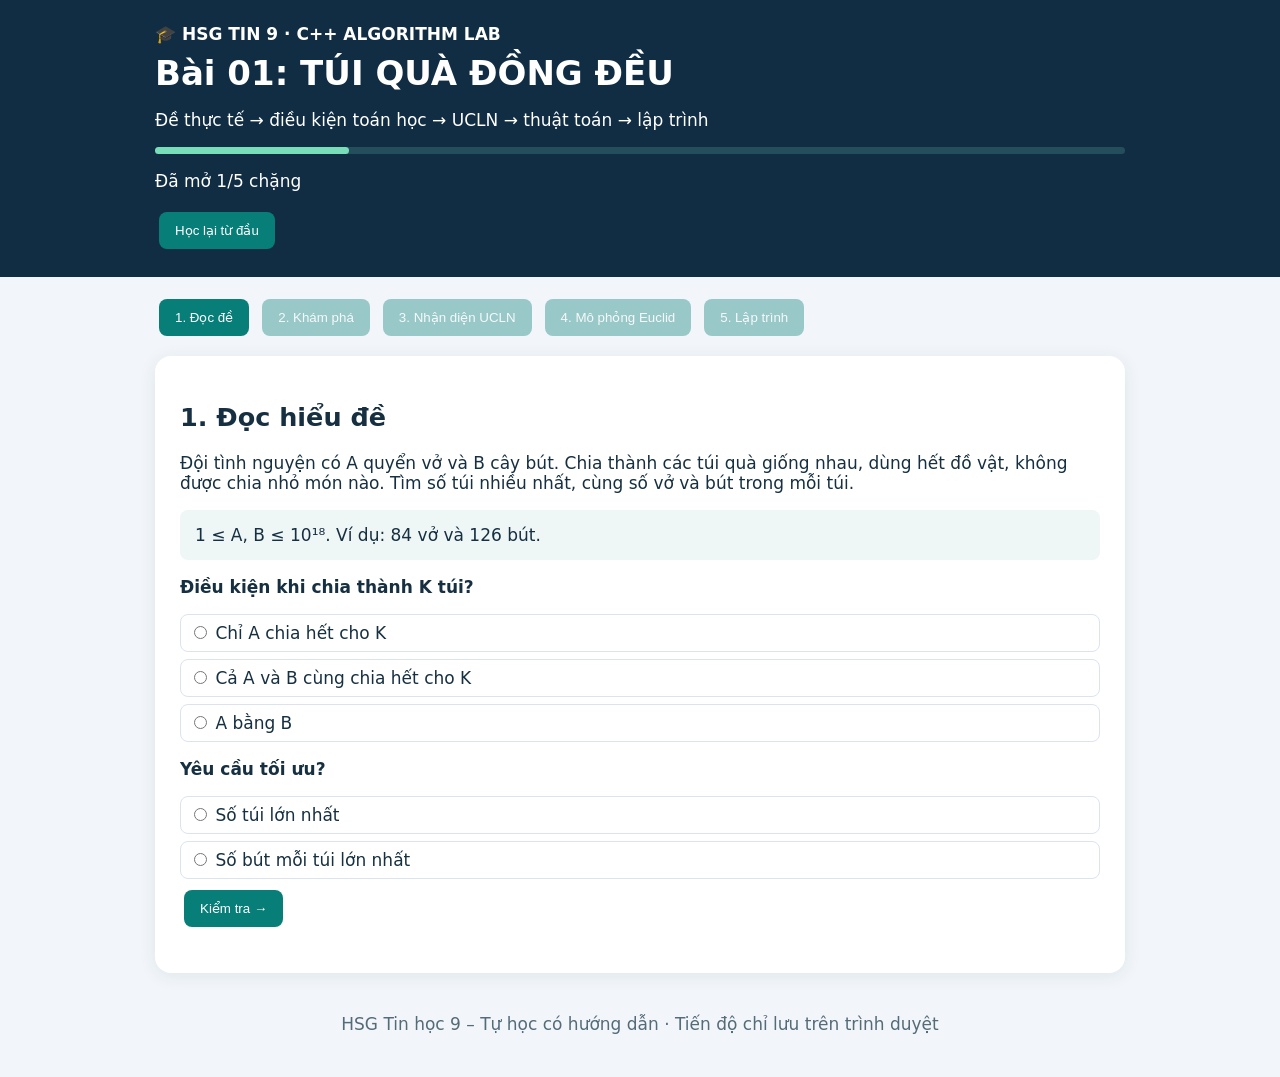
==== index.html @ 413a72b4 "Publish interactive 5-stage lesson 01 - Tui qua dong deu" ====
<!doctype html><html lang="vi"><meta charset="utf-8"><meta name="viewport" content="width=device-width,initial-scale=1"><title>HSG Tin 9 | Túi quà đồng đều</title><style>body{margin:0;font:17px system-ui;background:#f2f6fa;color:#163042}header{background:#102d43;color:white;padding:24px}main{max-width:970px;margin:auto;padding:18px}h1{margin:9px 0}section{background:white;padding:25px;border-radius:16px;margin:16px 0;box-shadow:0 3px 18px #16304215}section[hidden]{display:none}button{padding:11px 16px;border:0;border-radius:8px;background:#087e79;color:white;cursor:pointer;margin:4px}button:disabled{opacity:.38;cursor:default}nav{display:flex;flex-wrap:wrap;gap:5px}.choice{display:block;padding:8px;border:1px solid #dbe4ee;border-radius:8px;margin:7px 0;cursor:pointer}.info{padding:15px;background:#eef6f6;border-radius:8px;margin:15px 0}pre{overflow:auto;background:#11283d;color:#f5fafb;padding:20px;border-radius:10px;line-height:1.6}.active{background:#087a78;color:white;padding:2px 6px}input[type=range]{width:100%}textarea,input[type=text]{box-sizing:border-box;width:100%;padding:12px;border:1px solid #abb9c6;border-radius:8px}.stats{display:flex;gap:15px}.stats div{flex:1;background:#e7eff6;padding:12px;border-radius:9px}.stats strong{display:block;font-size:24px}.success{color:#087b4b;font-weight:bold}.error{color:#b22a2a;font-weight:bold}#track{height:7px;background:#244e5b;border-radius:10px}#bar{height:7px;background:#79ddba;width:20%;border-radius:10px}footer{text-align:center;color:#546b78;padding:25px}</style><header><div style="max-width:970px;margin:auto"><b>🎓 HSG TIN 9 · C++ ALGORITHM LAB</b><h1>Bài 01: TÚI QUÀ ĐỒNG ĐỀU</h1><p>Đề thực tế → điều kiện toán học → UCLN → thuật toán → lập trình</p><div id="track"><div id="bar"></div></div><p id="progress"></p><button id="reset">Học lại từ đầu</button></div></header><main><nav id="tabs"></nav>
<section id="s0"><h2>1. Đọc hiểu đề</h2><p>Đội tình nguyện có A quyển vở và B cây bút. Chia thành các túi quà giống nhau, dùng hết đồ vật, không được chia nhỏ món nào. Tìm số túi nhiều nhất, cùng số vở và bút trong mỗi túi.</p><div class="info">1 ≤ A, B ≤ 10¹⁸. Ví dụ: 84 vở và 126 bút.</div><p><b>Điều kiện khi chia thành K túi?</b></p><label class="choice"><input type="radio" name="q1" value="0"> Chỉ A chia hết cho K</label><label class="choice"><input type="radio" name="q1" value="1"> Cả A và B cùng chia hết cho K</label><label class="choice"><input type="radio" name="q1" value="2"> A bằng B</label><p><b>Yêu cầu tối ưu?</b></p><label class="choice"><input type="radio" name="q2" value="1"> Số túi lớn nhất</label><label class="choice"><input type="radio" name="q2" value="2"> Số bút mỗi túi lớn nhất</label><button onclick="grade(0,correct('q1','1')&&correct('q2','1'))">Kiểm tra →</button><p id="f0"></p></section>
<section id="s1" hidden><h2>2. Khám phá quy luật bằng thử chia</h2><p>Cho 12 quyển vở và 18 cây bút. Kéo thanh để chọn số túi K. Tìm ít nhất ba giá trị hợp lệ, trong đó có giá trị lớn nhất.</p><label>K = <strong id="kval">1</strong><input type="range" id="k" min="1" max="18" value="1"></label><div class="stats"><div>12 % K<strong id="r1"></strong></div><div>18 % K<strong id="r2"></strong></div></div><p id="kmsg" class="info"></p><p>Các K đã khám phá: <b id="found"></b></p><p><b>Công thức C++ đúng?</b></p><label class="choice"><input type="radio" name="q3" value="1"> A % K == 0 && B % K == 0</label><label class="choice"><input type="radio" name="q3" value="2"> A % K == 0 || B % K == 0</label><button onclick="grade(1,correct('q3','1')&&valid.size>=3&&valid.has(6))">Kiểm tra →</button><p id="f1"></p></section>
<section id="s2" hidden><h2>3. Nhận diện UCLN</h2><p>Nếu K chia hết cả A và B, K là ước chung. Đề bài yêu cầu số túi nhiều nhất.</p><p><b>Phép toán cần dùng?</b></p><label class="choice"><input type="radio" name="q4" value="1"> UCLN(A, B)</label><label class="choice"><input type="radio" name="q4" value="2"> BCNN(A, B)</label><label class="choice"><input type="radio" name="q4" value="3"> A + B</label><p>Hãy tự giải thích tại sao:</p><textarea id="why" rows="3" placeholder="Số túi phải là..."></textarea><p><small>Website kiểm tra độ dài phần giải thích, không đánh giá ngữ nghĩa.</small></p><button onclick="grade(2,correct('q4','1')&&document.getElementById('why').value.trim().split(/\s+/).length>=10)">Kiểm tra →</button><p id="f2"></p></section>
<section id="s3" hidden><h2>4. Mô phỏng Euclid từng bước</h2><p>UCLN(A,B) = UCLN(B,A%B). Thực hiện với A=84 và B=126.</p><pre id="pseudo"></pre><div class="stats"><div>A<strong id="a"></strong></div><div>B<strong id="b"></strong></div><div>r<strong id="r"></strong></div></div><p class="info" id="desc"></p><button id="back">← Bước trước</button><button id="next">Bước tiếp →</button><button id="autoplay">Chạy tự động</button><button id="again">Đặt lại</button><h3>Lịch sử</h3><ol id="history"></ol><p><b>Khi B = 0, biến nào chứa UCLN?</b></p><label class="choice"><input type="radio" name="q5" value="1"> A</label><label class="choice"><input type="radio" name="q5" value="2"> B</label><button onclick="grade(3,step===4&&correct('q5','1'))">Kiểm tra →</button><p id="f3"></p></section>
<section id="s4" hidden><h2>5. Lập trình C++ và kiểm thử</h2><p>Euclid thay đổi A và B; hãy giữ A1, B1 ban đầu để tính số vở, bút mỗi túi.</p><p><b>Số túi K bằng gì?</b></p><label class="choice"><input type="radio" name="q6" value="1"> A sau khi Euclid kết thúc</label><label class="choice"><input type="radio" name="q6" value="2"> B sau khi Euclid kết thúc</label><p><b>Kiểu dữ liệu cho giới hạn 10¹⁸?</b></p><label class="choice"><input type="radio" name="q7" value="1"> long long</label><label class="choice"><input type="radio" name="q7" value="2"> int</label><button onclick="grade(4,correct('q6','1')&&correct('q7','1'))">Kiểm tra và mở bài giải</button><p id="f4"></p><div id="solution" hidden><h3>Mã nguồn C++</h3><pre id="code"></pre><h3>Kiểm tra dữ liệu</h3><p>Nhập hai số nguyên dương đến 10¹⁸.</p><input id="A" type="text" value="84" aria-label="Số vở"><input id="B" type="text" value="126" aria-label="Số bút"><button id="test">Tính kết quả</button><pre id="out"></pre><p class="info">Hãy tự gõ lại chương trình, thử dữ liệu (7,13), (100,100), (1,1) và số lớn. Trang này không trực tiếp biên dịch C++.</p></div></section><footer>HSG Tin học 9 – Tự học có hướng dẫn · Tiến độ chỉ lưu trên trình duyệt</footer></main>
<script>
let max=0,now=0,step=0,clock=null,valid=new Set();const $=id=>document.getElementById(id);try{max=Math.min(4,Math.max(0,parseInt(localStorage.getItem('hsg1')||'0')||0))}catch(e){}const names=['Đọc đề','Khám phá','Nhận diện UCLN','Mô phỏng Euclid','Lập trình'];function show(n){now=n;for(let i=0;i<5;i++)$('s'+i).hidden=i!==n;$('tabs').innerHTML='';names.forEach((v,i)=>{let b=document.createElement('button');b.textContent=(i+1)+'. '+v;b.disabled=i>max;b.onclick=()=>show(i);$('tabs').append(b)});$('bar').style.width=((max+1)*20)+'%';$('progress').textContent='Đã mở '+(max+1)+'/5 chặng';if(n!==3)stop()}function correct(q,a){return document.querySelector('input[name='+q+']:checked')?.value===a}function grade(i,ok){$('f'+i).className=ok?'success':'error';$('f'+i).textContent=ok?'Đúng! Em có thể tiếp tục.':'Chưa đạt. Hãy thử lại và kiểm tra điều kiện của bài toán.';if(ok){if(i===4){$('solution').hidden=false;return}max=Math.max(max,i+1);try{localStorage.setItem('hsg1',max)}catch(e){}show(i+1)}}function checkK(){const k=+$('k').value,a=12%k,b=18%k;$('kval').textContent=k;$('r1').textContent=a;$('r2').textContent=b;if(a===0&&b===0){valid.add(k);$('kmsg').textContent='Chia được '+k+' túi, mỗi túi '+12/k+' vở và '+18/k+' bút.'}else $('kmsg').textContent='Không chia được vì còn số dư.';$('found').textContent=[...valid].sort((a,b)=>a-b).join(', ')}$('k').oninput=checkK;checkK();const steps=[{a:84,b:126,r:'–',d:'Kiểm tra: B khác 0, tiếp tục.',l:0},{a:126,b:84,r:84,d:'84 % 126 = 84; A = 126, B = 84.',l:3},{a:84,b:42,r:42,d:'126 % 84 = 42; A = 84, B = 42.',l:3},{a:42,b:0,r:0,d:'84 % 42 = 0; A = 42, B = 0.',l:3},{a:42,b:0,r:0,d:'B = 0, kết thúc. UCLN = 42.',l:5}], lines=['while (B != 0) {','  r = A % B;','  A = B;','  B = r;','}','UCLN = A;'];function draw(){const s=steps[step];$('a').textContent=s.a;$('b').textContent=s.b;$('r').textContent=s.r;$('desc').textContent=s.d;$('pseudo').innerHTML='';lines.forEach((line,i)=>{let sp=document.createElement('span');sp.textContent=line;sp.style.display='block';if(i===s.l)sp.className='active';$('pseudo').append(sp)});$('history').innerHTML='';steps.slice(1,step+1).forEach(x=>{let li=document.createElement('li');li.textContent=x.d;$('history').append(li)});$('back').disabled=step===0;$('next').disabled=step===4}function stop(){if(clock){clearInterval(clock);clock=null}$('autoplay').textContent='Chạy tự động'}$('back').onclick=()=>{stop();step=Math.max(0,step-1);draw()};$('next').onclick=()=>{stop();step=Math.min(4,step+1);draw()};$('again').onclick=()=>{stop();step=0;draw()};$('autoplay').onclick=()=>{if(clock){stop();return}if(step===4)step=0;draw();$('autoplay').textContent='Tạm dừng';clock=setInterval(()=>{step=Math.min(4,step+1);draw();if(step===4)stop()},1300)};draw();$('code').textContent='#include <bits/stdc++.h>\nusing namespace std;\nint main(){\n  ios::sync_with_stdio(false); cin.tie(nullptr);\n  freopen("LUYEN01.INP","r",stdin);\n  freopen("LUYEN01.OUT","w",stdout);\n  long long A,B; cin>>A>>B;\n  long long A1=A,B1=B;\n  while(B!=0){long long r=A%B;A=B;B=r;}\n  long long K=A;\n  cout<<K<<"\\n"<<A1/K<<" "<<B1/K;\n  return 0;\n}';$('test').onclick=()=>{let x=$('A').value.trim(),y=$('B').value.trim();if(!/^\d+$/.test(x)||!/^\d+$/.test(y)){$('out').textContent='Chỉ nhập số nguyên dương.';return}let a=BigInt(x),b=BigInt(y),M=1000000000000000000n;if(a<1n||b<1n||a>M||b>M){$('out').textContent='Giá trị phải thuộc [1, 10¹⁸].';return}let c=a,d=b;while(d){let t=c%d;c=d;d=t}$('out').textContent='LUYEN01.OUT:\n'+c+'\n'+a/c+' '+b/c};$('reset').onclick=()=>{if(confirm('Xóa tiến độ và học lại?')){try{localStorage.removeItem('hsg1')}catch(e){}location.reload()}};show(0);
</script></html>
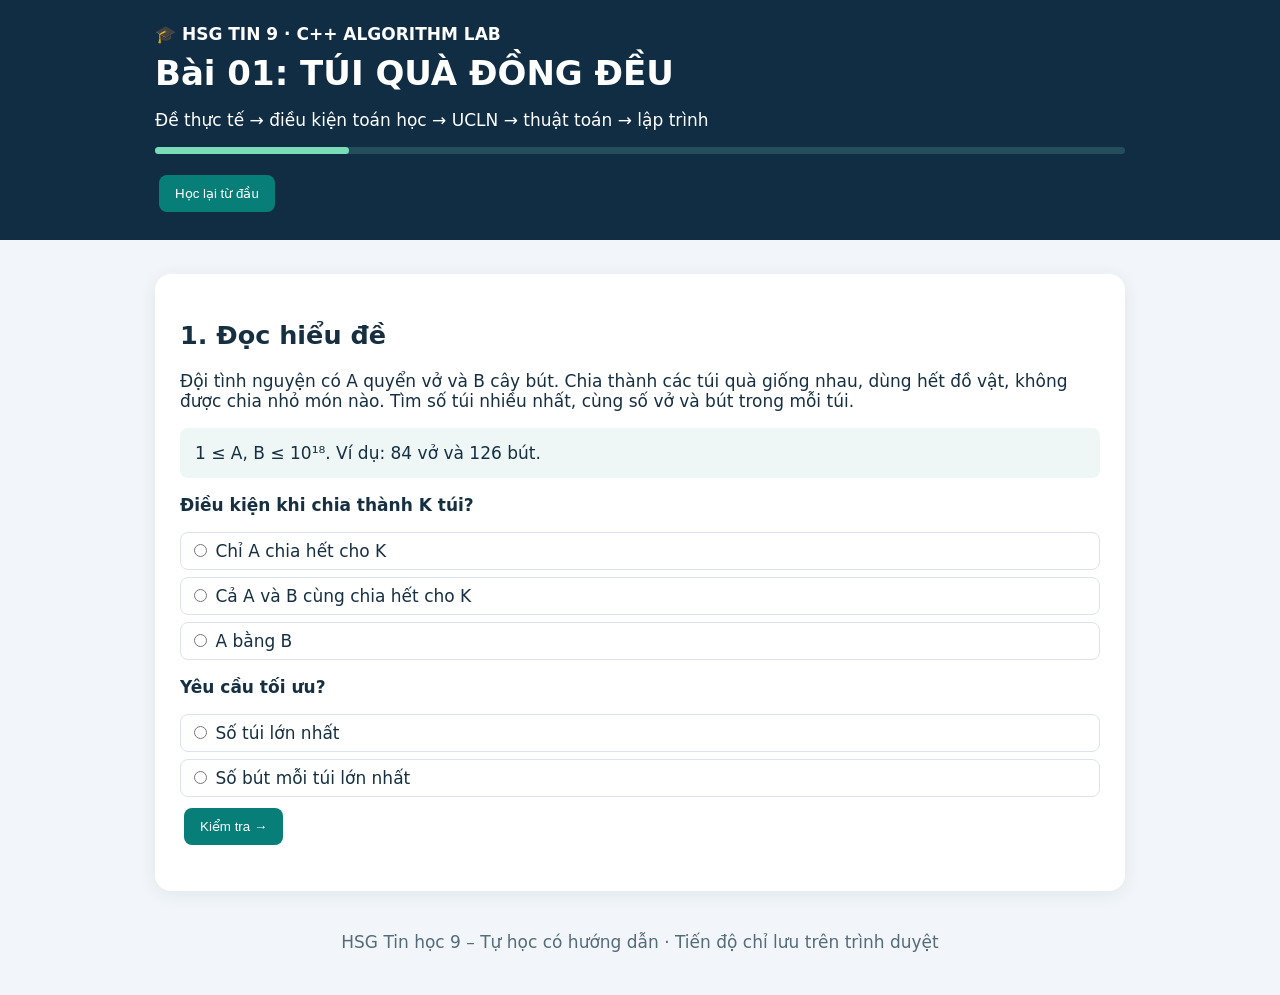
==== commit 6d3c07d4: "Upgrade lesson 01 v2: syntax highlighting, 3-column Euclid lab, fullscreen code and line explanation" ====
--- a/index.html
+++ b/index.html
@@ -1,9 +1,86 @@
-<!doctype html><html lang="vi"><meta charset="utf-8"><meta name="viewport" content="width=device-width,initial-scale=1"><title>HSG Tin 9 | Túi quà đồng đều</title><style>body{margin:0;font:17px system-ui;background:#f2f6fa;color:#163042}header{background:#102d43;color:white;padding:24px}main{max-width:970px;margin:auto;padding:18px}h1{margin:9px 0}section{background:white;padding:25px;border-radius:16px;margin:16px 0;box-shadow:0 3px 18px #16304215}section[hidden]{display:none}button{padding:11px 16px;border:0;border-radius:8px;background:#087e79;color:white;cursor:pointer;margin:4px}button:disabled{opacity:.38;cursor:default}nav{display:flex;flex-wrap:wrap;gap:5px}.choice{display:block;padding:8px;border:1px solid #dbe4ee;border-radius:8px;margin:7px 0;cursor:pointer}.info{padding:15px;background:#eef6f6;border-radius:8px;margin:15px 0}pre{overflow:auto;background:#11283d;color:#f5fafb;padding:20px;border-radius:10px;line-height:1.6}.active{background:#087a78;color:white;padding:2px 6px}input[type=range]{width:100%}textarea,input[type=text]{box-sizing:border-box;width:100%;padding:12px;border:1px solid #abb9c6;border-radius:8px}.stats{display:flex;gap:15px}.stats div{flex:1;background:#e7eff6;padding:12px;border-radius:9px}.stats strong{display:block;font-size:24px}.success{color:#087b4b;font-weight:bold}.error{color:#b22a2a;font-weight:bold}#track{height:7px;background:#244e5b;border-radius:10px}#bar{height:7px;background:#79ddba;width:20%;border-radius:10px}footer{text-align:center;color:#546b78;padding:25px}</style><header><div style="max-width:970px;margin:auto"><b>🎓 HSG TIN 9 · C++ ALGORITHM LAB</b><h1>Bài 01: TÚI QUÀ ĐỒNG ĐỀU</h1><p>Đề thực tế → điều kiện toán học → UCLN → thuật toán → lập trình</p><div id="track"><div id="bar"></div></div><p id="progress"></p><button id="reset">Học lại từ đầu</button></div></header><main><nav id="tabs"></nav>
+<!doctype html><html lang="vi"><meta charset="utf-8"><meta name="viewport" content="width=device-width,initial-scale=1"><title>HSG Tin 9 | Túi quà đồng đều</title><style>body{margin:0;font:17px system-ui;background:#f2f6fa;color:#163042}header{background:#102d43;color:white;padding:24px}main{max-width:970px;margin:auto;padding:18px}h1{margin:9px 0}section{background:white;padding:25px;border-radius:16px;margin:16px 0;box-shadow:0 3px 18px #16304215}section[hidden]{display:none}button{padding:11px 16px;border:0;border-radius:8px;background:#087e79;color:white;cursor:pointer;margin:4px}button:disabled{opacity:.38;cursor:default}nav{display:flex;flex-wrap:wrap;gap:5px}.choice{display:block;padding:8px;border:1px solid #dbe4ee;border-radius:8px;margin:7px 0;cursor:pointer}.info{padding:15px;background:#eef6f6;border-radius:8px;margin:15px 0}pre{overflow:auto;background:#11283d;color:#f5fafb;padding:20px;border-radius:10px;line-height:1.6}.active{background:#087a78;color:white;padding:2px 6px}input[type=range]{width:100%}textarea,input[type=text]{box-sizing:border-box;width:100%;padding:12px;border:1px solid #abb9c6;border-radius:8px}.stats{display:flex;gap:15px}.stats div{flex:1;background:#e7eff6;padding:12px;border-radius:9px}.stats strong{display:block;font-size:24px}.success{color:#087b4b;font-weight:bold}.error{color:#b22a2a;font-weight:bold}#track{height:7px;background:#244e5b;border-radius:10px}#bar{height:7px;background:#79ddba;width:20%;border-radius:10px}footer{text-align:center;color:#546b78;padding:25px}
+/* v2: CodeBlocks-inspired editor and classroom simulation */
+.devgrid{display:grid;grid-template-columns:1.2fr 1fr 1fr;gap:12px;margin:20px 0}
+.devgrid>div{min-width:0}.devpanel{background:#f2f6fa;border:1px solid #dbe5ef;border-radius:12px;padding:12px}
+.devpanel h3{margin:0 0 12px;font-size:16px}
+.codewindow{background:#1d2028;color:#dae3ed;border-radius:12px;overflow:hidden;border:1px solid #343c49;margin:12px 0;box-shadow:0 12px 30px #12253618}
+.codehead{background:#2b303a;color:#d5dbe5;display:flex;justify-content:space-between;align-items:center;padding:8px 12px;gap:7px;font-size:13px}
+.codehead button{padding:5px 9px;background:#425365;font-size:12px}
+.codebody{margin:0;padding:10px 0;overflow:auto;background:#1d2028;color:#d3dce6;font:14px/1.75 Consolas,"Courier New",monospace;tab-size:4}
+.codeline{display:flex;min-height:24px;white-space:pre;width:max-content;min-width:100%}
+.lineno{flex:0 0 40px;background:#181b22;color:#758397;text-align:right;padding-right:10px;user-select:none;border-right:1px solid #343c49}
+.codetxt{padding:0 14px;white-space:pre}
+.codeline.current{background:#124d58;box-shadow:inset 3px 0 #57d4c1}
+.kw{color:#cf8af5}.typ{color:#eccc76}.str{color:#98d78a}.num{color:#e7ad70}.fn{color:#72baff}.preproc{color:#f09b9b}.comment{color:#9ca3af;font-style:italic}
+.flowchart{display:flex;flex-direction:column;align-items:center;gap:0;font-size:13px}
+.flownode{border:2px solid #a8bdcc;background:white;border-radius:10px;padding:9px 12px;text-align:center;width:92%;transition:.2s}
+.flownode.condition{border-radius:32px}.flownode.active{border-color:#0a998d;background:#dcfaf2;color:#08675d;font-weight:bold;box-shadow:0 0 0 3px #27b79d24}
+.flowarrow{height:23px;color:#64748b;line-height:23px}.flowlegend{font-size:12px;color:#5f7180;margin-top:10px}
+#expBox{min-height:70px;font-size:14px;line-height:1.5}
+.codewindow.fullscreen{position:fixed;inset:12px;z-index:9999;margin:0;display:flex;flex-direction:column;border:2px solid #5ed7c3}
+.codewindow.fullscreen .codebody{flex:1;font-size:clamp(16px,2vw,23px);overflow:auto}
+.codewindow.fullscreen .codeline{min-height:1.8em}
+body.modal-open{overflow:hidden}
+@media(max-width:850px){.devgrid{grid-template-columns:1fr}.devpanel{min-width:0}}
+</style><header><div style="max-width:970px;margin:auto"><b>🎓 HSG TIN 9 · C++ ALGORITHM LAB</b><h1>Bài 01: TÚI QUÀ ĐỒNG ĐỀU</h1><p>Đề thực tế → điều kiện toán học → UCLN → thuật toán → lập trình</p><div id="track"><div id="bar"></div></div><p id="progress"></p><button id="reset">Học lại từ đầu</button></div></header><main><nav id="tabs"></nav>
 <section id="s0"><h2>1. Đọc hiểu đề</h2><p>Đội tình nguyện có A quyển vở và B cây bút. Chia thành các túi quà giống nhau, dùng hết đồ vật, không được chia nhỏ món nào. Tìm số túi nhiều nhất, cùng số vở và bút trong mỗi túi.</p><div class="info">1 ≤ A, B ≤ 10¹⁸. Ví dụ: 84 vở và 126 bút.</div><p><b>Điều kiện khi chia thành K túi?</b></p><label class="choice"><input type="radio" name="q1" value="0"> Chỉ A chia hết cho K</label><label class="choice"><input type="radio" name="q1" value="1"> Cả A và B cùng chia hết cho K</label><label class="choice"><input type="radio" name="q1" value="2"> A bằng B</label><p><b>Yêu cầu tối ưu?</b></p><label class="choice"><input type="radio" name="q2" value="1"> Số túi lớn nhất</label><label class="choice"><input type="radio" name="q2" value="2"> Số bút mỗi túi lớn nhất</label><button onclick="grade(0,correct('q1','1')&&correct('q2','1'))">Kiểm tra →</button><p id="f0"></p></section>
 <section id="s1" hidden><h2>2. Khám phá quy luật bằng thử chia</h2><p>Cho 12 quyển vở và 18 cây bút. Kéo thanh để chọn số túi K. Tìm ít nhất ba giá trị hợp lệ, trong đó có giá trị lớn nhất.</p><label>K = <strong id="kval">1</strong><input type="range" id="k" min="1" max="18" value="1"></label><div class="stats"><div>12 % K<strong id="r1"></strong></div><div>18 % K<strong id="r2"></strong></div></div><p id="kmsg" class="info"></p><p>Các K đã khám phá: <b id="found"></b></p><p><b>Công thức C++ đúng?</b></p><label class="choice"><input type="radio" name="q3" value="1"> A % K == 0 && B % K == 0</label><label class="choice"><input type="radio" name="q3" value="2"> A % K == 0 || B % K == 0</label><button onclick="grade(1,correct('q3','1')&&valid.size>=3&&valid.has(6))">Kiểm tra →</button><p id="f1"></p></section>
 <section id="s2" hidden><h2>3. Nhận diện UCLN</h2><p>Nếu K chia hết cả A và B, K là ước chung. Đề bài yêu cầu số túi nhiều nhất.</p><p><b>Phép toán cần dùng?</b></p><label class="choice"><input type="radio" name="q4" value="1"> UCLN(A, B)</label><label class="choice"><input type="radio" name="q4" value="2"> BCNN(A, B)</label><label class="choice"><input type="radio" name="q4" value="3"> A + B</label><p>Hãy tự giải thích tại sao:</p><textarea id="why" rows="3" placeholder="Số túi phải là..."></textarea><p><small>Website kiểm tra độ dài phần giải thích, không đánh giá ngữ nghĩa.</small></p><button onclick="grade(2,correct('q4','1')&&document.getElementById('why').value.trim().split(/\s+/).length>=10)">Kiểm tra →</button><p id="f2"></p></section>
-<section id="s3" hidden><h2>4. Mô phỏng Euclid từng bước</h2><p>UCLN(A,B) = UCLN(B,A%B). Thực hiện với A=84 và B=126.</p><pre id="pseudo"></pre><div class="stats"><div>A<strong id="a"></strong></div><div>B<strong id="b"></strong></div><div>r<strong id="r"></strong></div></div><p class="info" id="desc"></p><button id="back">← Bước trước</button><button id="next">Bước tiếp →</button><button id="autoplay">Chạy tự động</button><button id="again">Đặt lại</button><h3>Lịch sử</h3><ol id="history"></ol><p><b>Khi B = 0, biến nào chứa UCLN?</b></p><label class="choice"><input type="radio" name="q5" value="1"> A</label><label class="choice"><input type="radio" name="q5" value="2"> B</label><button onclick="grade(3,step===4&&correct('q5','1'))">Kiểm tra →</button><p id="f3"></p></section>
-<section id="s4" hidden><h2>5. Lập trình C++ và kiểm thử</h2><p>Euclid thay đổi A và B; hãy giữ A1, B1 ban đầu để tính số vở, bút mỗi túi.</p><p><b>Số túi K bằng gì?</b></p><label class="choice"><input type="radio" name="q6" value="1"> A sau khi Euclid kết thúc</label><label class="choice"><input type="radio" name="q6" value="2"> B sau khi Euclid kết thúc</label><p><b>Kiểu dữ liệu cho giới hạn 10¹⁸?</b></p><label class="choice"><input type="radio" name="q7" value="1"> long long</label><label class="choice"><input type="radio" name="q7" value="2"> int</label><button onclick="grade(4,correct('q6','1')&&correct('q7','1'))">Kiểm tra và mở bài giải</button><p id="f4"></p><div id="solution" hidden><h3>Mã nguồn C++</h3><pre id="code"></pre><h3>Kiểm tra dữ liệu</h3><p>Nhập hai số nguyên dương đến 10¹⁸.</p><input id="A" type="text" value="84" aria-label="Số vở"><input id="B" type="text" value="126" aria-label="Số bút"><button id="test">Tính kết quả</button><pre id="out"></pre><p class="info">Hãy tự gõ lại chương trình, thử dữ liệu (7,13), (100,100), (1,1) và số lớn. Trang này không trực tiếp biên dịch C++.</p></div></section><footer>HSG Tin học 9 – Tự học có hướng dẫn · Tiến độ chỉ lưu trên trình duyệt</footer></main>
+<section id="s3" hidden><h2>4. Mô phỏng Euclid từng bước</h2><p>UCLN(A,B) = UCLN(B,A%B). Thực hiện với A=84 và B=126.</p><div class="devgrid"><div class="devpanel"><h3>① Code C++</h3><div class="codewindow" id="simWindow"><div class="codehead"><span>Euclid.cpp</span><button id="simZoom" type="button">⛶ Phóng to</button></div><pre class="codebody" id="simCode"></pre></div></div><div class="devpanel"><h3>② Lưu đồ thuật toán</h3><div class="flowchart" id="flowNodes"><div class="flownode" data-node="0">Bắt đầu: A = 84; B = 126</div><div class="flowarrow">↓</div><div class="flownode condition" data-node="1">B != 0 ?</div><div class="flowarrow">↓ Đúng</div><div class="flownode" data-node="2">r = A % B</div><div class="flowarrow">↓</div><div class="flownode" data-node="3">A = B; B = r</div><div class="flowarrow">↶ Quay lại điều kiện</div><div class="flownode" data-node="4">Sai → Kết thúc: UCLN = A</div></div></div><div class="devpanel"><h3>③ Trạng thái và lịch sử</h3><div class="stats"><div>A<strong id="a"></strong></div><div>B<strong id="b"></strong></div><div>r<strong id="r"></strong></div></div><p class="info" id="desc"></p><p class="info" id="expBox">Chọn một bước để xem giải thích dòng lệnh.</p></div></div><button id="back">← Bước trước</button><button id="next">Bước tiếp →</button><button id="autoplay">Chạy tự động</button><button id="again">Đặt lại</button><h3>Lịch sử</h3><ol id="history"></ol><p><b>Khi B = 0, biến nào chứa UCLN?</b></p><label class="choice"><input type="radio" name="q5" value="1"> A</label><label class="choice"><input type="radio" name="q5" value="2"> B</label><button onclick="grade(3,step===4&&correct('q5','1'))">Kiểm tra →</button><p id="f3"></p></section>
+<section id="s4" hidden><h2>5. Lập trình C++ và kiểm thử</h2><p>Euclid thay đổi A và B; hãy giữ A1, B1 ban đầu để tính số vở, bút mỗi túi.</p><p><b>Số túi K bằng gì?</b></p><label class="choice"><input type="radio" name="q6" value="1"> A sau khi Euclid kết thúc</label><label class="choice"><input type="radio" name="q6" value="2"> B sau khi Euclid kết thúc</label><p><b>Kiểu dữ liệu cho giới hạn 10¹⁸?</b></p><label class="choice"><input type="radio" name="q7" value="1"> long long</label><label class="choice"><input type="radio" name="q7" value="2"> int</label><button onclick="grade(4,correct('q6','1')&&correct('q7','1'))">Kiểm tra và mở bài giải</button><p id="f4"></p><div id="solution" hidden><h3>Mã nguồn C++</h3><div class="codewindow" id="fullCodeWindow"><div class="codehead"><span>● ● ● &nbsp; LUYEN01.cpp</span><button id="codeZoom" type="button">⛶ Phóng to</button></div><pre class="codebody" id="code"></pre></div><button id="explainToggle" type="button">Giải thích từng dòng</button><p id="codeExplanation" class="info" hidden></p><button id="linePrev" type="button" hidden>← Dòng trước</button><button id="lineNext" type="button" hidden>Dòng tiếp →</button><h3>Kiểm tra dữ liệu</h3><p>Nhập hai số nguyên dương đến 10¹⁸.</p><input id="A" type="text" value="84" aria-label="Số vở"><input id="B" type="text" value="126" aria-label="Số bút"><button id="test">Tính kết quả</button><pre id="out"></pre><p class="info">Hãy tự gõ lại chương trình, thử dữ liệu (7,13), (100,100), (1,1) và số lớn. Trang này không trực tiếp biên dịch C++.</p></div></section><footer>HSG Tin học 9 – Tự học có hướng dẫn · Tiến độ chỉ lưu trên trình duyệt</footer></main>
 <script>
-let max=0,now=0,step=0,clock=null,valid=new Set();const $=id=>document.getElementById(id);try{max=Math.min(4,Math.max(0,parseInt(localStorage.getItem('hsg1')||'0')||0))}catch(e){}const names=['Đọc đề','Khám phá','Nhận diện UCLN','Mô phỏng Euclid','Lập trình'];function show(n){now=n;for(let i=0;i<5;i++)$('s'+i).hidden=i!==n;$('tabs').innerHTML='';names.forEach((v,i)=>{let b=document.createElement('button');b.textContent=(i+1)+'. '+v;b.disabled=i>max;b.onclick=()=>show(i);$('tabs').append(b)});$('bar').style.width=((max+1)*20)+'%';$('progress').textContent='Đã mở '+(max+1)+'/5 chặng';if(n!==3)stop()}function correct(q,a){return document.querySelector('input[name='+q+']:checked')?.value===a}function grade(i,ok){$('f'+i).className=ok?'success':'error';$('f'+i).textContent=ok?'Đúng! Em có thể tiếp tục.':'Chưa đạt. Hãy thử lại và kiểm tra điều kiện của bài toán.';if(ok){if(i===4){$('solution').hidden=false;return}max=Math.max(max,i+1);try{localStorage.setItem('hsg1',max)}catch(e){}show(i+1)}}function checkK(){const k=+$('k').value,a=12%k,b=18%k;$('kval').textContent=k;$('r1').textContent=a;$('r2').textContent=b;if(a===0&&b===0){valid.add(k);$('kmsg').textContent='Chia được '+k+' túi, mỗi túi '+12/k+' vở và '+18/k+' bút.'}else $('kmsg').textContent='Không chia được vì còn số dư.';$('found').textContent=[...valid].sort((a,b)=>a-b).join(', ')}$('k').oninput=checkK;checkK();const steps=[{a:84,b:126,r:'–',d:'Kiểm tra: B khác 0, tiếp tục.',l:0},{a:126,b:84,r:84,d:'84 % 126 = 84; A = 126, B = 84.',l:3},{a:84,b:42,r:42,d:'126 % 84 = 42; A = 84, B = 42.',l:3},{a:42,b:0,r:0,d:'84 % 42 = 0; A = 42, B = 0.',l:3},{a:42,b:0,r:0,d:'B = 0, kết thúc. UCLN = 42.',l:5}], lines=['while (B != 0) {','  r = A % B;','  A = B;','  B = r;','}','UCLN = A;'];function draw(){const s=steps[step];$('a').textContent=s.a;$('b').textContent=s.b;$('r').textContent=s.r;$('desc').textContent=s.d;$('pseudo').innerHTML='';lines.forEach((line,i)=>{let sp=document.createElement('span');sp.textContent=line;sp.style.display='block';if(i===s.l)sp.className='active';$('pseudo').append(sp)});$('history').innerHTML='';steps.slice(1,step+1).forEach(x=>{let li=document.createElement('li');li.textContent=x.d;$('history').append(li)});$('back').disabled=step===0;$('next').disabled=step===4}function stop(){if(clock){clearInterval(clock);clock=null}$('autoplay').textContent='Chạy tự động'}$('back').onclick=()=>{stop();step=Math.max(0,step-1);draw()};$('next').onclick=()=>{stop();step=Math.min(4,step+1);draw()};$('again').onclick=()=>{stop();step=0;draw()};$('autoplay').onclick=()=>{if(clock){stop();return}if(step===4)step=0;draw();$('autoplay').textContent='Tạm dừng';clock=setInterval(()=>{step=Math.min(4,step+1);draw();if(step===4)stop()},1300)};draw();$('code').textContent='#include <bits/stdc++.h>\nusing namespace std;\nint main(){\n  ios::sync_with_stdio(false); cin.tie(nullptr);\n  freopen("LUYEN01.INP","r",stdin);\n  freopen("LUYEN01.OUT","w",stdout);\n  long long A,B; cin>>A>>B;\n  long long A1=A,B1=B;\n  while(B!=0){long long r=A%B;A=B;B=r;}\n  long long K=A;\n  cout<<K<<"\\n"<<A1/K<<" "<<B1/K;\n  return 0;\n}';$('test').onclick=()=>{let x=$('A').value.trim(),y=$('B').value.trim();if(!/^\d+$/.test(x)||!/^\d+$/.test(y)){$('out').textContent='Chỉ nhập số nguyên dương.';return}let a=BigInt(x),b=BigInt(y),M=1000000000000000000n;if(a<1n||b<1n||a>M||b>M){$('out').textContent='Giá trị phải thuộc [1, 10¹⁸].';return}let c=a,d=b;while(d){let t=c%d;c=d;d=t}$('out').textContent='LUYEN01.OUT:\n'+c+'\n'+a/c+' '+b/c};$('reset').onclick=()=>{if(confirm('Xóa tiến độ và học lại?')){try{localStorage.removeItem('hsg1')}catch(e){}location.reload()}};show(0);
+let max=0,now=0,step=0,clock=null,valid=new Set();const $=id=>document.getElementById(id);try{max=Math.min(4,Math.max(0,parseInt(localStorage.getItem('hsg1')||'0')||0))}catch(e){}const names=['Đọc đề','Khám phá','Nhận diện UCLN','Mô phỏng Euclid','Lập trình'];function show(n){now=n;for(let i=0;i<5;i++)$('s'+i).hidden=i!==n;$('tabs').innerHTML='';names.forEach((v,i)=>{let b=document.createElement('button');b.textContent=(i+1)+'. '+v;b.disabled=i>max;b.onclick=()=>show(i);$('tabs').append(b)});$('bar').style.width=((max+1)*20)+'%';$('progress').textContent='Đã mở '+(max+1)+'/5 chặng';if(n!==3)stop()}function correct(q,a){return document.querySelector('input[name='+q+']:checked')?.value===a}function grade(i,ok){$('f'+i).className=ok?'success':'error';$('f'+i).textContent=ok?'Đúng! Em có thể tiếp tục.':'Chưa đạt. Hãy thử lại và kiểm tra điều kiện của bài toán.';if(ok){if(i===4){$('solution').hidden=false;return}max=Math.max(max,i+1);try{localStorage.setItem('hsg1',max)}catch(e){}show(i+1)}}function checkK(){const k=+$('k').value,a=12%k,b=18%k;$('kval').textContent=k;$('r1').textContent=a;$('r2').textContent=b;if(a===0&&b===0){valid.add(k);$('kmsg').textContent='Chia được '+k+' túi, mỗi túi '+12/k+' vở và '+18/k+' bút.'}else $('kmsg').textContent='Không chia được vì còn số dư.';$('found').textContent=[...valid].sort((a,b)=>a-b).join(', ')}$('k').oninput=checkK;checkK();const steps=[{a:84,b:126,r:'–',d:'Kiểm tra: B khác 0, tiếp tục.',l:0},{a:126,b:84,r:84,d:'84 % 126 = 84; A = 126, B = 84.',l:3},{a:84,b:42,r:42,d:'126 % 84 = 42; A = 84, B = 42.',l:3},{a:42,b:0,r:0,d:'84 % 42 = 0; A = 42, B = 0.',l:3},{a:42,b:0,r:0,d:'B = 0, kết thúc. UCLN = 42.',l:5}], lines=['while (B != 0) {','  r = A % B;','  A = B;','  B = r;','}','UCLN = A;'];function draw(){const s=steps[step];$('a').textContent=s.a;$('b').textContent=s.b;$('r').textContent=s.r;$('desc').textContent=s.d;$('pseudo').innerHTML='';lines.forEach((line,i)=>{let sp=document.createElement('span');sp.textContent=line;sp.style.display='block';if(i===s.l)sp.className='active';$('pseudo').append(sp)});$('history').innerHTML='';steps.slice(1,step+1).forEach(x=>{let li=document.createElement('li');li.textContent=x.d;$('history').append(li)});$('back').disabled=step===0;$('next').disabled=step===4}function stop(){if(clock){clearInterval(clock);clock=null}$('autoplay').textContent='Chạy tự động'}$('back').onclick=()=>{stop();step=Math.max(0,step-1);draw()};$('next').onclick=()=>{stop();step=Math.min(4,step+1);draw()};$('again').onclick=()=>{stop();step=0;draw()};$('autoplay').onclick=()=>{if(clock){stop();return}if(step===4)step=0;draw();$('autoplay').textContent='Tạm dừng';clock=setInterval(()=>{step=Math.min(4,step+1);draw();if(step===4)stop()},1300)};draw();const cppSource=[
+'#include <bits/stdc++.h>',
+'using namespace std;',
+'',
+'int main() {',
+'    ios::sync_with_stdio(false);',
+'    cin.tie(nullptr);',
+'',
+'    freopen("LUYEN01.INP", "r", stdin);',
+'    freopen("LUYEN01.OUT", "w", stdout);',
+'',
+'    long long A, B;',
+'    cin >> A >> B;',
+'    long long A1 = A, B1 = B;',
+'',
+'    while (B != 0) {',
+'        long long r = A % B;',
+'        A = B;',
+'        B = r;',
+'    }',
+'',
+'    long long K = A;',
+'    cout << K << \'\\n\';',
+'    cout << A1 / K << " " << B1 / K;',
+'',
+'    return 0;',
+'}'
+].join('\\n');
+$('test').onclick=()=>{let x=$('A').value.trim(),y=$('B').value.trim();if(!/^\d+$/.test(x)||!/^\d+$/.test(y)){$('out').textContent='Chỉ nhập số nguyên dương.';return}let a=BigInt(x),b=BigInt(y),M=1000000000000000000n;if(a<1n||b<1n||a>M||b>M){$('out').textContent='Giá trị phải thuộc [1, 10¹⁸].';return}let c=a,d=b;while(d){let t=c%d;c=d;d=t}$('out').textContent='LUYEN01.OUT:\n'+c+'\n'+a/c+' '+b/c};$('reset').onclick=()=>{if(confirm('Xóa tiến độ và học lại?')){try{localStorage.removeItem('hsg1')}catch(e){}location.reload()}};show(0);
+
+const comments=[
+'Gọi thư viện tổng hợp C++.','Sử dụng không gian tên std.','Dòng trống ngăn các phần.','Hàm main là điểm bắt đầu chương trình.',
+'Tăng tốc nhập xuất.','Không buộc cin tự đồng bộ với cout.','Dòng trống để dễ theo dõi.',
+'Mở tệp đầu vào LUYEN01.INP.','Mở tệp kết quả LUYEN01.OUT.','Dòng trống phân đoạn.',
+'Khai báo A, B kiểu long long vì dữ liệu tới 10¹⁸.','Đọc hai số từ tệp.','Lưu dữ liệu gốc để tính số đồ vật mỗi túi.','Dòng trống.',
+'Lặp khi B khác 0.','Lấy số dư r = A % B.','Gán A bằng B cũ.','Gán B bằng số dư r.','Đóng vòng lặp Euclid.','Dòng trống.',
+'K là UCLN, cũng là số túi lớn nhất.','Xuất số túi trên dòng đầu tiên.','Xuất số vở và bút mỗi túi trên dòng 2.','Dòng trống.',
+'Kết thúc chương trình thành công.','Kết thúc hàm main.'
+];
+function htmlEscape(t){return t.replaceAll('&','&amp;').replaceAll('<','&lt;').replaceAll('>','&gt;')}
+function syntax(t){const bits=t.match(/"(?:\\.|[^"\\])*"|\/\/.*|#\s*include|\b(?:long long|namespace|using|while|return|int|bool|void|if|else)\b|\b(?:freopen|main|sync_with_stdio|tie)\b|\b\d+\b|[^"\s]+|\s+/g)||[];return bits.map(v=>{let c='';if(v.startsWith('//'))c='comment';else if(v.startsWith('"'))c='str';else if(v.startsWith('#'))c='preproc';else if(/^(long long|int|bool|void)$/.test(v))c='typ';else if(/^(namespace|using|while|return|if|else)$/.test(v))c='kw';else if(/^(freopen|main|sync_with_stdio|tie)$/.test(v))c='fn';else if(/^\d+$/.test(v))c='num';return c?'<span class="'+c+'">'+htmlEscape(v)+'</span>':htmlEscape(v)}).join('')}
+function paint(src,element,active=-1){element.innerHTML=src.split('\n').map((line,i)=>'<div class="codeline '+(i===active?'current':'')+'"><span class="lineno">'+(i+1)+'</span><span class="codetxt">'+(syntax(line)||'&nbsp;')+'</span></div>').join('')}
+const simSrc=['while (B != 0) {','    long long r = A % B;','    A = B;','    B = r;','}','UCLN = A;'].join('\n');
+function updateCodeView(){paint(cppSource,$('code'),explaining?focusLine:-1)}
+let explaining=false,focusLine=0;
+$('explainToggle').onclick=()=>{explaining=!explaining;$('explainToggle').textContent=explaining?'Ẩn giải thích từng dòng':'Giải thích từng dòng';for(const id of ['codeExplanation','linePrev','lineNext'])$(id).hidden=!explaining;if(explaining)explainLine();else updateCodeView()};
+function explainLine(){updateCodeView();$('codeExplanation').textContent='Dòng '+(focusLine+1)+': '+comments[focusLine];$('linePrev').disabled=focusLine===0;$('lineNext').disabled=focusLine===comments.length-1}
+$('linePrev').onclick=()=>{focusLine=Math.max(0,focusLine-1);explainLine()};$('lineNext').onclick=()=>{focusLine=Math.min(comments.length-1,focusLine+1);explainLine()};
+function zoom(id,btn){let el=$(id);el.classList.toggle('fullscreen');let on=el.classList.contains('fullscreen');document.body.classList.toggle('modal-open',on);$(btn).textContent=on?'✕ Thu nhỏ':'⛶ Phóng to'}
+$('codeZoom').onclick=()=>zoom('fullCodeWindow','codeZoom');
+$('simZoom').onclick=()=>zoom('simWindow','simZoom');
+document.addEventListener('keydown',e=>{if(e.key==='Escape')for(const [a,b] of [['simWindow','simZoom'],['fullCodeWindow','codeZoom']])if($(a).classList.contains('fullscreen'))zoom(a,b)});
+const oldDraw=draw;draw=function(){oldDraw();const map=[0,3,3,3,5];paint(simSrc,$('simCode'),map[step]);document.querySelectorAll('#flowNodes [data-node]').forEach(n=>{const on=step===0?0:step===4?4:3;n.classList.toggle('active',Number(n.dataset.node)===on)});$('expBox').textContent=step===0?'Kiểm tra B khác 0 để bắt đầu thuật toán.':step===4?'B bằng 0, A chính là UCLN.':'Mỗi vòng lặp: lấy phần dư, chuyển B sang A và phần dư sang B.'};
+updateCodeView();draw();
 </script></html>
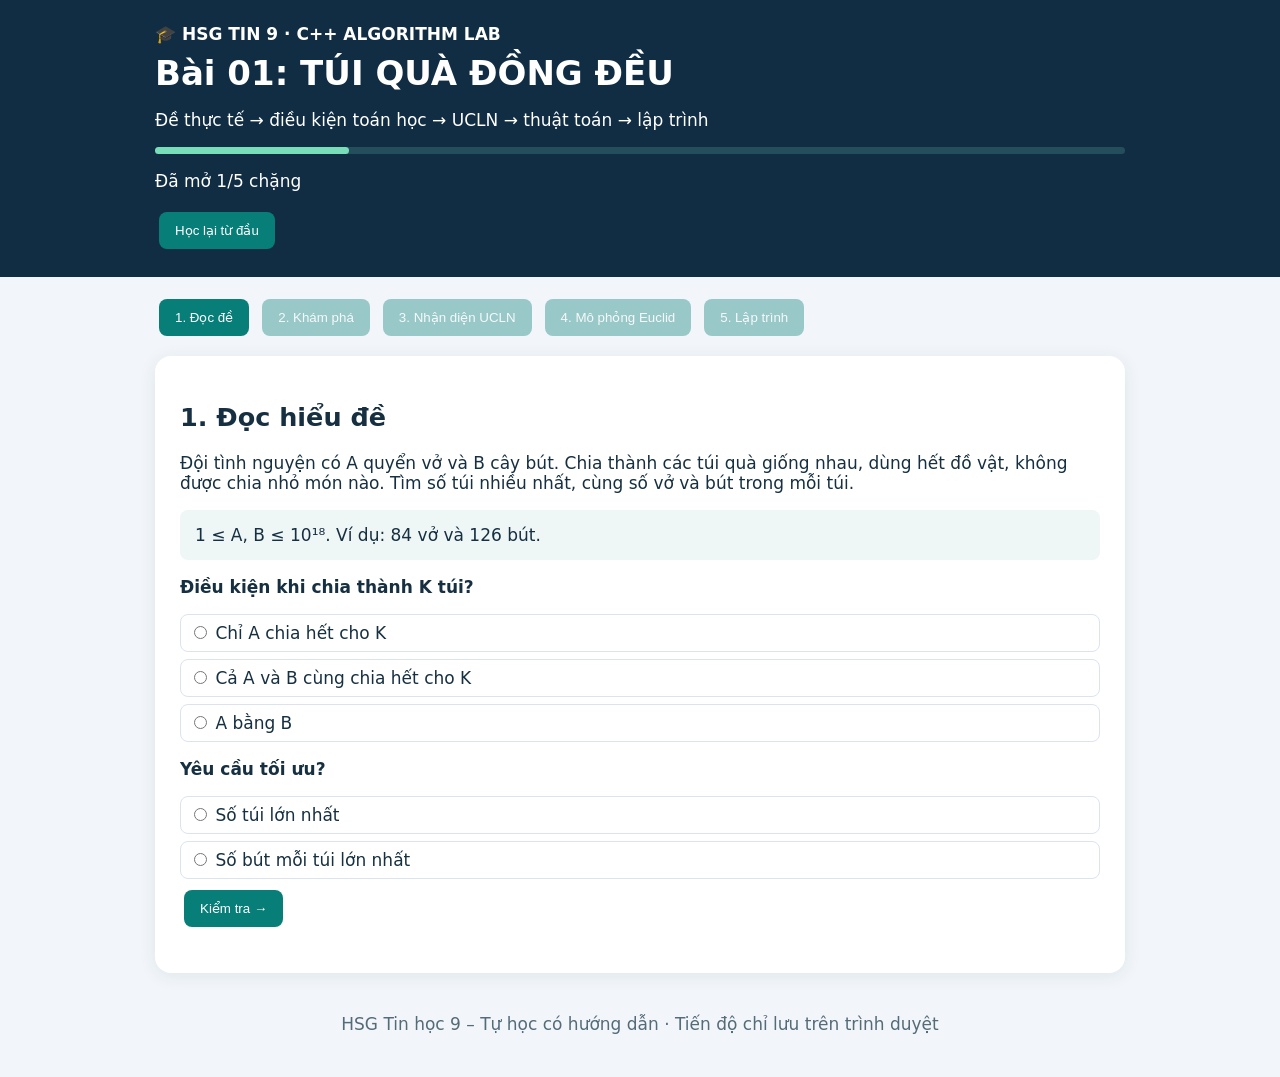
==== commit 3216745b: "Fix Euclid lab crash caused by removed pseudo element" ====
--- a/index.html
+++ b/index.html
@@ -22,41 +22,51 @@
 .codewindow.fullscreen .codeline{min-height:1.8em}
 body.modal-open{overflow:hidden}
 @media(max-width:850px){.devgrid{grid-template-columns:1fr}.devpanel{min-width:0}}
-</style><header><div style="max-width:970px;margin:auto"><b>🎓 HSG TIN 9 · C++ ALGORITHM LAB</b><h1>Bài 01: TÚI QUÀ ĐỒNG ĐỀU</h1><p>Đề thực tế → điều kiện toán học → UCLN → thuật toán → lập trình</p><div id="track"><div id="bar"></div></div><p id="progress"></p><button id="reset">Học lại từ đầu</button></div></header><main><nav id="tabs"></nav>
+.fl-svg rect,.fl-svg polygon{fill:#ffffff;stroke:#8ca5b6;stroke-width:2;transition:fill .2s,stroke .2s}.fl-svg text{font-size:13px;font-weight:700;text-anchor:middle;fill:#15364b}.fl-svg.active rect,.fl-svg.active polygon{fill:#c5f8e9;stroke:#008c83;stroke-width:3}.fl-edge{fill:none;stroke:#64748b;stroke-width:2;marker-end:url(#arrowF)}.fl-note{font-size:12px;fill:#475569;font-weight:700}</style><header><div style="max-width:970px;margin:auto"><b>🎓 HSG TIN 9 · C++ ALGORITHM LAB</b><h1>Bài 01: TÚI QUÀ ĐỒNG ĐỀU</h1><p>Đề thực tế → điều kiện toán học → UCLN → thuật toán → lập trình</p><div id="track"><div id="bar"></div></div><p id="progress"></p><button id="reset">Học lại từ đầu</button></div></header><main><nav id="tabs"></nav>
 <section id="s0"><h2>1. Đọc hiểu đề</h2><p>Đội tình nguyện có A quyển vở và B cây bút. Chia thành các túi quà giống nhau, dùng hết đồ vật, không được chia nhỏ món nào. Tìm số túi nhiều nhất, cùng số vở và bút trong mỗi túi.</p><div class="info">1 ≤ A, B ≤ 10¹⁸. Ví dụ: 84 vở và 126 bút.</div><p><b>Điều kiện khi chia thành K túi?</b></p><label class="choice"><input type="radio" name="q1" value="0"> Chỉ A chia hết cho K</label><label class="choice"><input type="radio" name="q1" value="1"> Cả A và B cùng chia hết cho K</label><label class="choice"><input type="radio" name="q1" value="2"> A bằng B</label><p><b>Yêu cầu tối ưu?</b></p><label class="choice"><input type="radio" name="q2" value="1"> Số túi lớn nhất</label><label class="choice"><input type="radio" name="q2" value="2"> Số bút mỗi túi lớn nhất</label><button onclick="grade(0,correct('q1','1')&&correct('q2','1'))">Kiểm tra →</button><p id="f0"></p></section>
 <section id="s1" hidden><h2>2. Khám phá quy luật bằng thử chia</h2><p>Cho 12 quyển vở và 18 cây bút. Kéo thanh để chọn số túi K. Tìm ít nhất ba giá trị hợp lệ, trong đó có giá trị lớn nhất.</p><label>K = <strong id="kval">1</strong><input type="range" id="k" min="1" max="18" value="1"></label><div class="stats"><div>12 % K<strong id="r1"></strong></div><div>18 % K<strong id="r2"></strong></div></div><p id="kmsg" class="info"></p><p>Các K đã khám phá: <b id="found"></b></p><p><b>Công thức C++ đúng?</b></p><label class="choice"><input type="radio" name="q3" value="1"> A % K == 0 && B % K == 0</label><label class="choice"><input type="radio" name="q3" value="2"> A % K == 0 || B % K == 0</label><button onclick="grade(1,correct('q3','1')&&valid.size>=3&&valid.has(6))">Kiểm tra →</button><p id="f1"></p></section>
 <section id="s2" hidden><h2>3. Nhận diện UCLN</h2><p>Nếu K chia hết cả A và B, K là ước chung. Đề bài yêu cầu số túi nhiều nhất.</p><p><b>Phép toán cần dùng?</b></p><label class="choice"><input type="radio" name="q4" value="1"> UCLN(A, B)</label><label class="choice"><input type="radio" name="q4" value="2"> BCNN(A, B)</label><label class="choice"><input type="radio" name="q4" value="3"> A + B</label><p>Hãy tự giải thích tại sao:</p><textarea id="why" rows="3" placeholder="Số túi phải là..."></textarea><p><small>Website kiểm tra độ dài phần giải thích, không đánh giá ngữ nghĩa.</small></p><button onclick="grade(2,correct('q4','1')&&document.getElementById('why').value.trim().split(/\s+/).length>=10)">Kiểm tra →</button><p id="f2"></p></section>
-<section id="s3" hidden><h2>4. Mô phỏng Euclid từng bước</h2><p>UCLN(A,B) = UCLN(B,A%B). Thực hiện với A=84 và B=126.</p><div class="devgrid"><div class="devpanel"><h3>① Code C++</h3><div class="codewindow" id="simWindow"><div class="codehead"><span>Euclid.cpp</span><button id="simZoom" type="button">⛶ Phóng to</button></div><pre class="codebody" id="simCode"></pre></div></div><div class="devpanel"><h3>② Lưu đồ thuật toán</h3><div class="flowchart" id="flowNodes"><div class="flownode" data-node="0">Bắt đầu: A = 84; B = 126</div><div class="flowarrow">↓</div><div class="flownode condition" data-node="1">B != 0 ?</div><div class="flowarrow">↓ Đúng</div><div class="flownode" data-node="2">r = A % B</div><div class="flowarrow">↓</div><div class="flownode" data-node="3">A = B; B = r</div><div class="flowarrow">↶ Quay lại điều kiện</div><div class="flownode" data-node="4">Sai → Kết thúc: UCLN = A</div></div></div><div class="devpanel"><h3>③ Trạng thái và lịch sử</h3><div class="stats"><div>A<strong id="a"></strong></div><div>B<strong id="b"></strong></div><div>r<strong id="r"></strong></div></div><p class="info" id="desc"></p><p class="info" id="expBox">Chọn một bước để xem giải thích dòng lệnh.</p></div></div><button id="back">← Bước trước</button><button id="next">Bước tiếp →</button><button id="autoplay">Chạy tự động</button><button id="again">Đặt lại</button><h3>Lịch sử</h3><ol id="history"></ol><p><b>Khi B = 0, biến nào chứa UCLN?</b></p><label class="choice"><input type="radio" name="q5" value="1"> A</label><label class="choice"><input type="radio" name="q5" value="2"> B</label><button onclick="grade(3,step===4&&correct('q5','1'))">Kiểm tra →</button><p id="f3"></p></section>
+<section id="s3" hidden><h2>4. Mô phỏng Euclid từng bước</h2><p>UCLN(A,B) = UCLN(B,A%B). Thực hiện với A=84 và B=126.</p><div class="devgrid"><div class="devpanel"><h3>① Code C++</h3><div class="codewindow" id="simWindow"><div class="codehead"><span>Euclid.cpp</span><button id="simZoom" type="button">⛶ Phóng to</button></div><pre class="codebody" id="simCode"></pre></div></div><div class="devpanel"><h3>② Lưu đồ thuật toán</h3><svg id="flowNodes" viewBox="0 0 340 490" style="width:100%;height:auto;max-height:530px" role="img" aria-label="Lưu đồ Euclid: Bắt đầu, kiểm tra B khác 0, tính số dư, cập nhật A B, lặp hoặc kết thúc">
+<defs><marker id="arrowF" markerWidth="8" markerHeight="8" refX="6" refY="3" orient="auto"><path d="M0,0 L6,3 L0,6 Z" fill="#64748b"/></marker></defs>
+<g class="fl-svg" data-node="0"><rect x="100" y="8" width="140" height="43" rx="20"/><text x="170" y="35">Bắt đầu: A, B</text></g>
+<path class="fl-edge" d="M170 51 V92"/>
+<g class="fl-svg" data-node="1"><polygon points="170,91 260,140 170,189 80,140"/><text x="170" y="144">B != 0 ?</text></g>
+<text x="181" y="207" class="fl-note">Đúng</text><path class="fl-edge" d="M170 189 V227"/>
+<g class="fl-svg" data-node="2"><rect x="95" y="228" width="150" height="48" rx="6"/><text x="170" y="257">r = A % B</text></g><path class="fl-edge" d="M170 276 V312"/>
+<g class="fl-svg" data-node="3"><rect x="95" y="312" width="150" height="48" rx="6"/><text x="170" y="341">A = B; B = r</text></g>
+<path class="fl-edge" d="M95 336 H40 V140 H79"/><text x="16" y="241" class="fl-note" transform="rotate(-90 16 241)">Quay lại</text>
+<path class="fl-edge" d="M260 140 H310 V425 H240"/><text x="275" y="128" class="fl-note">Sai</text>
+<g class="fl-svg" data-node="4"><rect x="92" y="405" width="148" height="43" rx="20"/><text x="166" y="432">Kết thúc: UCLN = A</text></g></svg></div><div class="devpanel"><h3>③ Trạng thái và lịch sử</h3><div class="stats"><div>A<strong id="a"></strong></div><div>B<strong id="b"></strong></div><div>r<strong id="r"></strong></div></div><p class="info" id="desc"></p><p class="info" id="expBox">Chọn một bước để xem giải thích dòng lệnh.</p></div></div><button id="back">← Bước trước</button><button id="next">Bước tiếp →</button><button id="autoplay">Chạy tự động</button><button id="again">Đặt lại</button><h3>Lịch sử</h3><ol id="history"></ol><p><b>Khi B = 0, biến nào chứa UCLN?</b></p><label class="choice"><input type="radio" name="q5" value="1"> A</label><label class="choice"><input type="radio" name="q5" value="2"> B</label><button onclick="grade(3,step===4&&correct('q5','1'))">Kiểm tra →</button><p id="f3"></p></section>
 <section id="s4" hidden><h2>5. Lập trình C++ và kiểm thử</h2><p>Euclid thay đổi A và B; hãy giữ A1, B1 ban đầu để tính số vở, bút mỗi túi.</p><p><b>Số túi K bằng gì?</b></p><label class="choice"><input type="radio" name="q6" value="1"> A sau khi Euclid kết thúc</label><label class="choice"><input type="radio" name="q6" value="2"> B sau khi Euclid kết thúc</label><p><b>Kiểu dữ liệu cho giới hạn 10¹⁸?</b></p><label class="choice"><input type="radio" name="q7" value="1"> long long</label><label class="choice"><input type="radio" name="q7" value="2"> int</label><button onclick="grade(4,correct('q6','1')&&correct('q7','1'))">Kiểm tra và mở bài giải</button><p id="f4"></p><div id="solution" hidden><h3>Mã nguồn C++</h3><div class="codewindow" id="fullCodeWindow"><div class="codehead"><span>● ● ● &nbsp; LUYEN01.cpp</span><button id="codeZoom" type="button">⛶ Phóng to</button></div><pre class="codebody" id="code"></pre></div><button id="explainToggle" type="button">Giải thích từng dòng</button><p id="codeExplanation" class="info" hidden></p><button id="linePrev" type="button" hidden>← Dòng trước</button><button id="lineNext" type="button" hidden>Dòng tiếp →</button><h3>Kiểm tra dữ liệu</h3><p>Nhập hai số nguyên dương đến 10¹⁸.</p><input id="A" type="text" value="84" aria-label="Số vở"><input id="B" type="text" value="126" aria-label="Số bút"><button id="test">Tính kết quả</button><pre id="out"></pre><p class="info">Hãy tự gõ lại chương trình, thử dữ liệu (7,13), (100,100), (1,1) và số lớn. Trang này không trực tiếp biên dịch C++.</p></div></section><footer>HSG Tin học 9 – Tự học có hướng dẫn · Tiến độ chỉ lưu trên trình duyệt</footer></main>
 <script>
-let max=0,now=0,step=0,clock=null,valid=new Set();const $=id=>document.getElementById(id);try{max=Math.min(4,Math.max(0,parseInt(localStorage.getItem('hsg1')||'0')||0))}catch(e){}const names=['Đọc đề','Khám phá','Nhận diện UCLN','Mô phỏng Euclid','Lập trình'];function show(n){now=n;for(let i=0;i<5;i++)$('s'+i).hidden=i!==n;$('tabs').innerHTML='';names.forEach((v,i)=>{let b=document.createElement('button');b.textContent=(i+1)+'. '+v;b.disabled=i>max;b.onclick=()=>show(i);$('tabs').append(b)});$('bar').style.width=((max+1)*20)+'%';$('progress').textContent='Đã mở '+(max+1)+'/5 chặng';if(n!==3)stop()}function correct(q,a){return document.querySelector('input[name='+q+']:checked')?.value===a}function grade(i,ok){$('f'+i).className=ok?'success':'error';$('f'+i).textContent=ok?'Đúng! Em có thể tiếp tục.':'Chưa đạt. Hãy thử lại và kiểm tra điều kiện của bài toán.';if(ok){if(i===4){$('solution').hidden=false;return}max=Math.max(max,i+1);try{localStorage.setItem('hsg1',max)}catch(e){}show(i+1)}}function checkK(){const k=+$('k').value,a=12%k,b=18%k;$('kval').textContent=k;$('r1').textContent=a;$('r2').textContent=b;if(a===0&&b===0){valid.add(k);$('kmsg').textContent='Chia được '+k+' túi, mỗi túi '+12/k+' vở và '+18/k+' bút.'}else $('kmsg').textContent='Không chia được vì còn số dư.';$('found').textContent=[...valid].sort((a,b)=>a-b).join(', ')}$('k').oninput=checkK;checkK();const steps=[{a:84,b:126,r:'–',d:'Kiểm tra: B khác 0, tiếp tục.',l:0},{a:126,b:84,r:84,d:'84 % 126 = 84; A = 126, B = 84.',l:3},{a:84,b:42,r:42,d:'126 % 84 = 42; A = 84, B = 42.',l:3},{a:42,b:0,r:0,d:'84 % 42 = 0; A = 42, B = 0.',l:3},{a:42,b:0,r:0,d:'B = 0, kết thúc. UCLN = 42.',l:5}], lines=['while (B != 0) {','  r = A % B;','  A = B;','  B = r;','}','UCLN = A;'];function draw(){const s=steps[step];$('a').textContent=s.a;$('b').textContent=s.b;$('r').textContent=s.r;$('desc').textContent=s.d;$('pseudo').innerHTML='';lines.forEach((line,i)=>{let sp=document.createElement('span');sp.textContent=line;sp.style.display='block';if(i===s.l)sp.className='active';$('pseudo').append(sp)});$('history').innerHTML='';steps.slice(1,step+1).forEach(x=>{let li=document.createElement('li');li.textContent=x.d;$('history').append(li)});$('back').disabled=step===0;$('next').disabled=step===4}function stop(){if(clock){clearInterval(clock);clock=null}$('autoplay').textContent='Chạy tự động'}$('back').onclick=()=>{stop();step=Math.max(0,step-1);draw()};$('next').onclick=()=>{stop();step=Math.min(4,step+1);draw()};$('again').onclick=()=>{stop();step=0;draw()};$('autoplay').onclick=()=>{if(clock){stop();return}if(step===4)step=0;draw();$('autoplay').textContent='Tạm dừng';clock=setInterval(()=>{step=Math.min(4,step+1);draw();if(step===4)stop()},1300)};draw();const cppSource=[
-'#include <bits/stdc++.h>',
-'using namespace std;',
-'',
-'int main() {',
-'    ios::sync_with_stdio(false);',
-'    cin.tie(nullptr);',
-'',
-'    freopen("LUYEN01.INP", "r", stdin);',
-'    freopen("LUYEN01.OUT", "w", stdout);',
-'',
-'    long long A, B;',
-'    cin >> A >> B;',
-'    long long A1 = A, B1 = B;',
-'',
-'    while (B != 0) {',
-'        long long r = A % B;',
-'        A = B;',
-'        B = r;',
-'    }',
-'',
-'    long long K = A;',
-'    cout << K << \'\\n\';',
-'    cout << A1 / K << " " << B1 / K;',
-'',
-'    return 0;',
-'}'
-].join('\\n');
+let max=0,now=0,step=0,clock=null,valid=new Set();const $=id=>document.getElementById(id);try{max=Math.min(4,Math.max(0,parseInt(localStorage.getItem('hsg1')||'0')||0))}catch(e){}const names=['Đọc đề','Khám phá','Nhận diện UCLN','Mô phỏng Euclid','Lập trình'];function show(n){now=n;for(let i=0;i<5;i++)$('s'+i).hidden=i!==n;$('tabs').innerHTML='';names.forEach((v,i)=>{let b=document.createElement('button');b.textContent=(i+1)+'. '+v;b.disabled=i>max;b.onclick=()=>show(i);$('tabs').append(b)});$('bar').style.width=((max+1)*20)+'%';$('progress').textContent='Đã mở '+(max+1)+'/5 chặng';if(n!==3)stop()}function correct(q,a){return document.querySelector('input[name='+q+']:checked')?.value===a}function grade(i,ok){$('f'+i).className=ok?'success':'error';$('f'+i).textContent=ok?'Đúng! Em có thể tiếp tục.':'Chưa đạt. Hãy thử lại và kiểm tra điều kiện của bài toán.';if(ok){if(i===4){$('solution').hidden=false;return}max=Math.max(max,i+1);try{localStorage.setItem('hsg1',max)}catch(e){}show(i+1)}}function checkK(){const k=+$('k').value,a=12%k,b=18%k;$('kval').textContent=k;$('r1').textContent=a;$('r2').textContent=b;if(a===0&&b===0){valid.add(k);$('kmsg').textContent='Chia được '+k+' túi, mỗi túi '+12/k+' vở và '+18/k+' bút.'}else $('kmsg').textContent='Không chia được vì còn số dư.';$('found').textContent=[...valid].sort((a,b)=>a-b).join(', ')}$('k').oninput=checkK;checkK();const steps=[{a:84,b:126,r:'–',d:'Kiểm tra: B khác 0, tiếp tục.',l:0},{a:126,b:84,r:84,d:'84 % 126 = 84; A = 126, B = 84.',l:3},{a:84,b:42,r:42,d:'126 % 84 = 42; A = 84, B = 42.',l:3},{a:42,b:0,r:0,d:'84 % 42 = 0; A = 42, B = 0.',l:3},{a:42,b:0,r:0,d:'B = 0, kết thúc. UCLN = 42.',l:5}], lines=['while (B != 0) {','  r = A % B;','  A = B;','  B = r;','}','UCLN = A;'];function draw(){const s=steps[step];$('a').textContent=s.a;$('b').textContent=s.b;$('r').textContent=s.r;$('desc').textContent=s.d;$('history').innerHTML='';steps.slice(1,step+1).forEach(x=>{let li=document.createElement('li');li.textContent=x.d;$('history').append(li)});$('back').disabled=step===0;$('next').disabled=step===4}function stop(){if(clock){clearInterval(clock);clock=null}$('autoplay').textContent='Chạy tự động'}$('back').onclick=()=>{stop();step=Math.max(0,step-1);draw()};$('next').onclick=()=>{stop();step=Math.min(4,step+1);draw()};$('again').onclick=()=>{stop();step=0;draw()};$('autoplay').onclick=()=>{if(clock){stop();return}if(step===4)step=0;draw();$('autoplay').textContent='Tạm dừng';clock=setInterval(()=>{step=Math.min(4,step+1);draw();if(step===4)stop()},1300)};draw();const cppSource = [
+"#include <bits/stdc++.h>",
+"using namespace std;",
+"",
+"int main() {",
+"    ios::sync_with_stdio(false);",
+"    cin.tie(nullptr);",
+"",
+"    freopen(\"LUYEN01.INP\", \"r\", stdin);",
+"    freopen(\"LUYEN01.OUT\", \"w\", stdout);",
+"",
+"    long long A, B;",
+"    cin >> A >> B;",
+"    long long A1 = A, B1 = B;",
+"",
+"    while (B != 0) {",
+"        long long r = A % B;",
+"        A = B;",
+"        B = r;",
+"    }",
+"",
+"    long long K = A;",
+"    cout << K << '\\n';",
+"    cout << A1 / K << \" \" << B1 / K;",
+"",
+"    return 0;",
+"}"
+].join("\n");
 $('test').onclick=()=>{let x=$('A').value.trim(),y=$('B').value.trim();if(!/^\d+$/.test(x)||!/^\d+$/.test(y)){$('out').textContent='Chỉ nhập số nguyên dương.';return}let a=BigInt(x),b=BigInt(y),M=1000000000000000000n;if(a<1n||b<1n||a>M||b>M){$('out').textContent='Giá trị phải thuộc [1, 10¹⁸].';return}let c=a,d=b;while(d){let t=c%d;c=d;d=t}$('out').textContent='LUYEN01.OUT:\n'+c+'\n'+a/c+' '+b/c};$('reset').onclick=()=>{if(confirm('Xóa tiến độ và học lại?')){try{localStorage.removeItem('hsg1')}catch(e){}location.reload()}};show(0);
 
 const comments=[
@@ -69,7 +79,16 @@
 'Kết thúc chương trình thành công.','Kết thúc hàm main.'
 ];
 function htmlEscape(t){return t.replaceAll('&','&amp;').replaceAll('<','&lt;').replaceAll('>','&gt;')}
-function syntax(t){const bits=t.match(/"(?:\\.|[^"\\])*"|\/\/.*|#\s*include|\b(?:long long|namespace|using|while|return|int|bool|void|if|else)\b|\b(?:freopen|main|sync_with_stdio|tie)\b|\b\d+\b|[^"\s]+|\s+/g)||[];return bits.map(v=>{let c='';if(v.startsWith('//'))c='comment';else if(v.startsWith('"'))c='str';else if(v.startsWith('#'))c='preproc';else if(/^(long long|int|bool|void)$/.test(v))c='typ';else if(/^(namespace|using|while|return|if|else)$/.test(v))c='kw';else if(/^(freopen|main|sync_with_stdio|tie)$/.test(v))c='fn';else if(/^\d+$/.test(v))c='num';return c?'<span class="'+c+'">'+htmlEscape(v)+'</span>':htmlEscape(v)}).join('')}
+function syntax(t){
+  const rx=/(\/\/.*|"(?:\\.|[^"\\])*"|#include|\blong\b|\bint\b|\busing\b|\bnamespace\b|\bwhile\b|\breturn\b|\bmain\b|\bfreopen\b|\b\d+\b)/g;
+  let out='',last=0,m;
+  while((m=rx.exec(t))!==null){
+    out+=htmlEscape(t.slice(last,m.index));
+    const z=m[0];let cls=z.startsWith('//')?'comment':z.startsWith('"')?'str':z.startsWith('#')?'preproc':/^(long|int)$/.test(z)?'typ':/^(using|namespace|while|return)$/.test(z)?'kw':/^(main|freopen)$/.test(z)?'fn':'num';
+    out+='<span class="'+cls+'">'+htmlEscape(z)+'</span>'; last=rx.lastIndex;
+  }
+  return out+htmlEscape(t.slice(last));
+}
 function paint(src,element,active=-1){element.innerHTML=src.split('\n').map((line,i)=>'<div class="codeline '+(i===active?'current':'')+'"><span class="lineno">'+(i+1)+'</span><span class="codetxt">'+(syntax(line)||'&nbsp;')+'</span></div>').join('')}
 const simSrc=['while (B != 0) {','    long long r = A % B;','    A = B;','    B = r;','}','UCLN = A;'].join('\n');
 function updateCodeView(){paint(cppSource,$('code'),explaining?focusLine:-1)}
